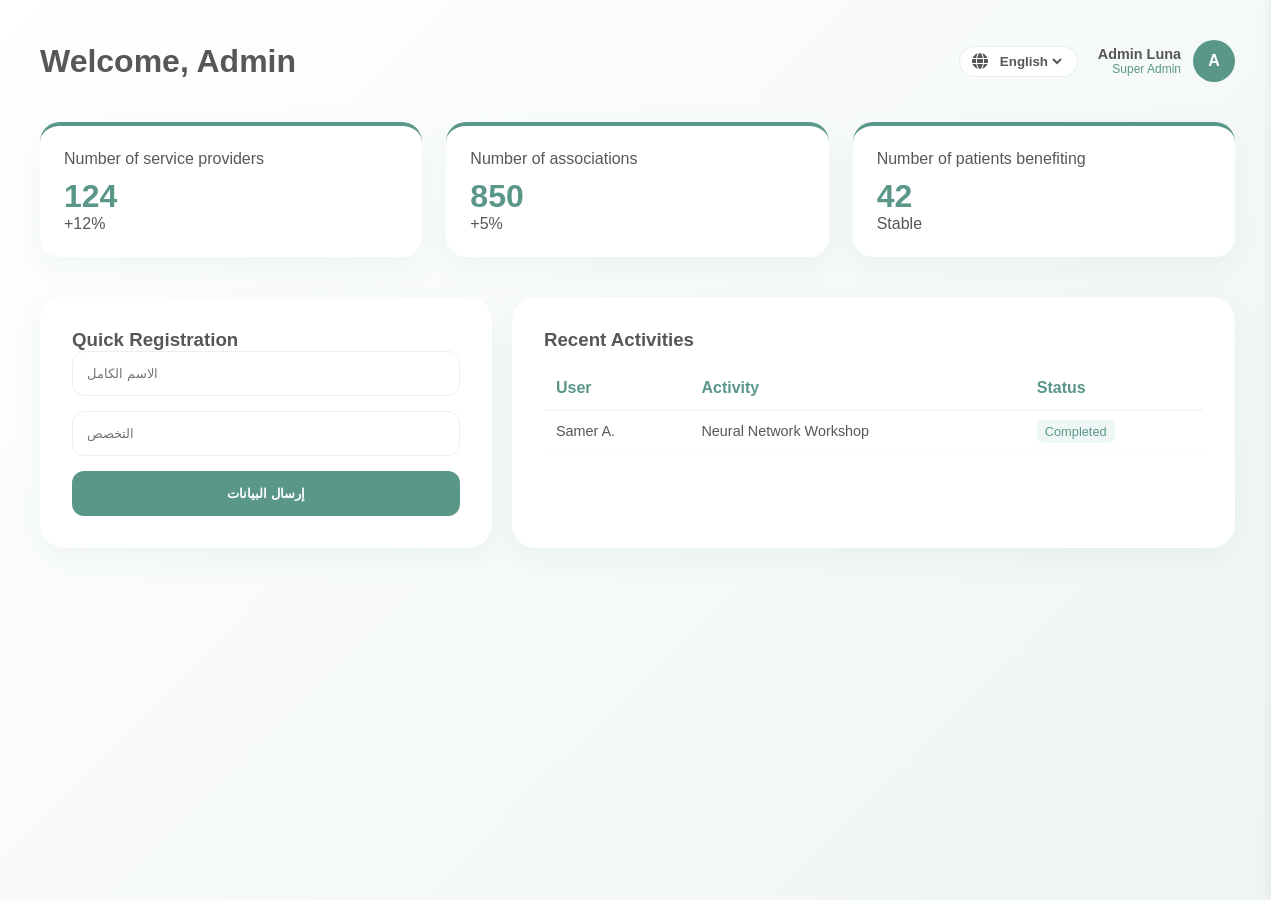
==== frontend/index.html @ e7cee185 "first commitEnding the booking system without adding from  to in the Create Booking without authoriz" ====
<!DOCTYPE html>
<html lang="ar" dir="rtl">
<head>
    <meta charset="UTF-8">
<meta name="viewport" content="width=device-width, initial-scale=1.0, maximum-scale=1.0, user-scalable=no">
    <title>مُعافى - لوحة التحكم</title>
        <link rel="manifest" href="manifest.json">
    <link rel="stylesheet" href="style.css">
<link rel="stylesheet" href="Sidebar/sidebar-mobile.css">
  

    <link rel="stylesheet" href="https://cdnjs.cloudflare.com/ajax/libs/font-awesome/6.0.0/css/all.min.css">
    <style>
        /* التأكد من أن القائمة قابلة للضغط وتظهر عليها علامة اليد */
        .sidebar nav ul li {
            cursor: pointer !important;
        }
    </style>

<button id="menuToggle" class="mobile-menu-btn">
    <i class="fas fa-bars"></i>
</button>


</head>
<body>

    <main class="main-content">
        <header>



            <div class="header-left">
                <h1 data-en="Welcome, Admin" data-ar="مرحباً، أيها المدير">مرحباً، أيها المدير</h1>
            </div>
            
            <div class="header-tools">
                <div class="lang-wrapper">
                    <i class="fas fa-globe"></i>
                    <select id="langToggle">
                        <option value="ar">العربية</option>
                        <option value="en">English</option>
                    </select>
                </div>
                
                <a href="Auth/auth.html" class="profile-link">
                    <div class="profile-group">
                        <div class="profile-info">
                            <span class="profile-name">Admin Luna</span>
                            <span class="profile-role" data-en="Super Admin" data-ar="مدير عام">مدير عام</span>
                        </div>
                        <div class="profile-circle">A</div>
                    </div>
                </a>
            </div>
        </header>

        <section class="stats-grid">
            <div class="stat-card">
                <p data-en="Number of service providers" data-ar="عدد مزودي الخدمة">عدد مزودي الخدمة</p>
                <h3>124</h3>
                <div class="trend up">+12%</div>
            </div>
            <div class="stat-card">
                <p data-en="Number of associations" data-ar="عدد الجمعيات">عدد الجمعيات</p>
                <h3>850</h3>
                <div class="trend up">+5%</div>
            </div>
            <div class="stat-card">
                <p data-en="Number of patients benefiting" data-ar="عدد المرضى المستفيدين">عدد المرضى المستفيدين</p>
                <h3>42</h3>
                <div class="trend">Stable</div>
            </div>
        </section>

        <section class="action-area">
            <div class="card booking-card">
                <h3 data-en="Quick Registration" data-ar="تسجيل سريع">تسجيل سريع</h3>
                <form id="regForm">
                    <div class="form-group">
                        <input type="text" placeholder="الاسم الكامل">
                    </div>
                    <div class="form-group">
                        <input type="text" placeholder="التخصص">
                    </div>
                    <button type="submit" class="btn-submit" data-ar="إرسال البيانات">إرسال البيانات</button>
                </form>
            </div>

            <div class="card">
                <h3 data-en="Recent Activities" data-ar="أحدث النشاطات">أحدث النشاطات</h3>
                <table>
                    <thead>
                        <tr>
                            <th data-en="User" data-ar="المستخدم">المستخدم</th>
                            <th data-en="Activity" data-ar="النشاط">النشاط</th>
                            <th data-en="Status" data-ar="الحالة">الحالة</th>
                        </tr>
                    </thead>
                    <tbody>
                        <tr>
                            <td>Samer A.</td>
                            <td>Neural Network Workshop</td>
                            <td><span class="badge">Completed</span></td>
                        </tr>
                    </tbody>
                </table>
            </div>
        </section>
    </main>

    <script src="script.js"></script>
    <script src="Sidebar/sidebar.js"></script>
    <script src="pwa-handler/pwa-handler.js"></script>
    <script src="Sidebar/sidebar-mobile.js"></script>
</body>
</html>
---- frontend/style.css ----
:root {
    --logo-main: #5A9789; 
    --logo-text: #575756;
    --bg-gradient: linear-gradient(135deg, #ffffff 0%, #eef5f3 100%);
    --white: #ffffff;
    --card-shadow: 0 10px 30px rgba(90, 151, 137, 0.08);
    --border-soft: rgba(90, 151, 137, 0.15);
    --transition: all 0.3s ease;
}

* { box-sizing: border-box; margin: 0; padding: 0; }

body {
    font-family: 'Segoe UI', Tahoma, sans-serif;
    background: var(--bg-gradient);
    color: var(--logo-text);
    min-height: 100vh;
    display: flex;
}



body[dir="rtl"] .sidebar { border-right: none; border-left: 1px solid var(--border-soft); }

.logo-container { text-align: center; margin-bottom: 3rem; }
.logo-image { width: 110px; height: auto; margin-bottom: 1rem; }
.logo-container h2 { font-size: 0.9rem; color: var(--logo-main); }

nav ul li {
    padding: 14px 18px; margin-bottom: 10px; border-radius: 12px;
    cursor: pointer; display: flex; align-items: center; color: #888;
}

nav ul li i { margin-right: 15px; font-size: 1.1rem; }
body[dir="rtl"] nav ul li i { margin-right: 0; margin-left: 15px; }

nav ul li.active, nav ul li:hover { background: rgba(90, 151, 137, 0.08); color: var(--logo-main); }

/* Main Content & Header */
.main-content { flex: 1; padding: 2.5rem; }

header { display: flex; justify-content: space-between; align-items: center; margin-bottom: 2.5rem; }

.header-tools { display: flex; align-items: center; gap: 20px; }

/* Language & Profile Tools */
.lang-wrapper {
    display: flex; align-items: center; gap: 8px;
    background: var(--white); padding: 6px 12px;
    border-radius: 20px; border: 1px solid var(--border-soft);
}

#langToggle { border: none; background: transparent; color: var(--logo-text); font-weight: 600; cursor: pointer; }

.profile-link { text-decoration: none; color: inherit; }

.profile-group { 
    display: flex; align-items: center; gap: 12px; 
    cursor: pointer; transition: var(--transition);
}

.profile-group:hover { transform: translateY(-2px); }

.profile-info { text-align: right; display: flex; flex-direction: column; }
body[dir="rtl"] .profile-info { text-align: left; }

.profile-name { font-size: 0.9rem; font-weight: bold; }
.profile-role { font-size: 0.75rem; color: var(--logo-main); }

.profile-circle {
    width: 42px; height: 42px; background: var(--logo-main);
    color: white; border-radius: 50%; display: flex;
    align-items: center; justify-content: center; font-weight: bold;
}

/* Stats Cards */
.stats-grid { display: grid; grid-template-columns: repeat(auto-fit, minmax(200px, 1fr)); gap: 1.5rem; margin-bottom: 2.5rem; }
.stat-card { background: var(--white); padding: 1.5rem; border-radius: 20px; box-shadow: var(--card-shadow); border-top: 4px solid var(--logo-main); }
.stat-card h3 { font-size: 2rem; color: var(--logo-main); margin-top: 10px; }

/* Forms & Tables */
.action-area { display: grid; grid-template-columns: 1fr 1.6fr; gap: 20px; }
.card { background: var(--white); padding: 2rem; border-radius: 24px; box-shadow: var(--card-shadow); }

input { width: 100%; padding: 14px; margin-bottom: 15px; border: 1px solid #eee; border-radius: 12px; outline: none; }
input:focus { border-color: var(--logo-main); }

.btn-submit { width: 100%; padding: 15px; background: var(--logo-main); color: white; border: none; border-radius: 12px; font-weight: bold; cursor: pointer; }

table { width: 100%; border-collapse: collapse; margin-top: 1rem; }
th { text-align: left; padding: 12px; color: var(--logo-main); border-bottom: 2px solid #f5f5f5; }
body[dir="rtl"] th { text-align: right; }
td { padding: 12px; border-bottom: 1px solid #f9f9f9; font-size: 0.9rem; }
.badge { background: #eef7f5; color: var(--logo-main); padding: 4px 8px; border-radius: 6px; font-size: 0.8rem; }
/* تأثير البطاقات العلوية (الإحصائيات) */
.stat-card {
    transition: all 0.3s cubic-bezier(0.175, 0.885, 0.32, 1.275); /* حركة مرنة (Bounce) */
}

.stat-card:hover {
    transform: translateY(-10px) scale(1.02);
    border-top: 4px solid var(--primary); /* إضافة خط علوي بلون اللوجو عند التفاعل */
}

/* تأثير صفوف الجدول */
table tbody tr {
    transition: background 0.2s ease;
}

table tbody tr:hover {
    background-color: rgba(90, 151, 137, 0.05); /* تظليل الصف عند تمرير الماوس */
    cursor: pointer;
}


@media (max-width: 768px) {
    body {
        flex-direction: column; /* تحويل الترتيب من أفقي لرأسي */
    }

    /* إخفاء السايدبار الثابت وتحويله لقائمة علوية أو مخفية */
    .sidebar {
        width: 100%;
        height: auto;
        position: relative;
        border-left: none;
        border-bottom: 1px solid var(--border-soft);
        padding: 15px;
    }

    .logo-container { margin-bottom: 1rem; }
    .logo-image { width: 60px; }

    .main-content {
        padding: 15px;
    }

    /* تحويل الشبكات (Cards) لعمود واحد */
    .action-area, .stats-grid {
        grid-template-columns: 1fr !important;
        gap: 15px;
    }

    /* ضبط الهيدر */
    header {
        flex-direction: column;
        gap: 15px;
        text-align: center;
    }
}
---- frontend/Sidebar/sidebar-mobile.css ----
/* تنسيقات الموبايل فقط */
@media (max-width: 768px) {
    /* إخفاء أي نسخة قديمة للسايدبار */
    .sidebar-hover { display: none !important; }

    /* تنسيق السايدبار المعتمد في sidebar.js */
    .sidebar {
        position: fixed !important;
        right: -300px !important; /* مخفي تماماً يميناً */
        top: 0 !important;
        width: 260px !important;
        height: 100vh !important;
        background-color: #5A9789 !important; /* اللون الأخضر المميز */
        z-index: 9999 !important;
        transition: 0.4s ease-in-out !important;
        display: block !important;
        box-shadow: none !important;
    }

    /* الكلاس الذي يضيفه الجافاسكريبت عند النقر */
    .sidebar.active {
        right: 0 !important;
        box-shadow: -5px 0 15px rgba(0,0,0,0.2) !important;
    }

    /* زر القائمة (3 خطوط) */
    #menuToggle {
        display: block !important;
        position: fixed !important;
        top: 15px !important;
        right: 15px !important;
        z-index: 10000 !important;
        background: #5A9789 !important;
        color: white !important;
        border: none !important;
        padding: 10px 15px !important;
        border-radius: 8px !important;
        cursor: pointer !important;
    }

    /* تعديل ألوان النصوص داخل السايدبار لتصبح بيضاء */
    .sidebar * {
        color: white !important;
    }
}

/* إخفاء زر الموبايل في شاشة الكمبيوتر */
@media (min-width: 769px) {
    #menuToggle { display: none !important; }
}
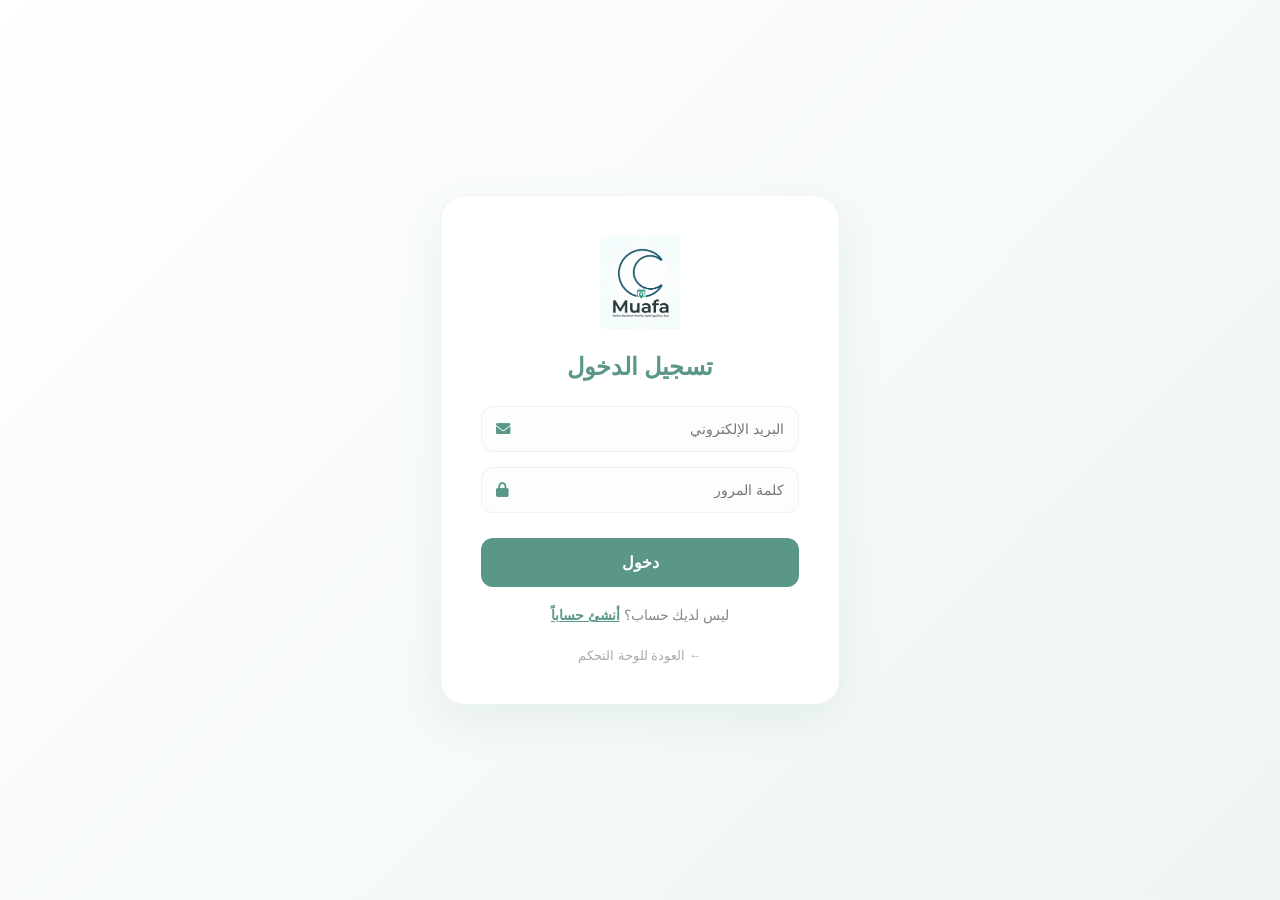
==== commit e23d75ff: "+Auth , +toast.js , +rivew , +done new model Riton" ====
--- a/frontend/index.html
+++ b/frontend/index.html
@@ -4,6 +4,7 @@
     <meta charset="UTF-8">
 <meta name="viewport" content="width=device-width, initial-scale=1.0, maximum-scale=1.0, user-scalable=no">
     <title>مُعافى - لوحة التحكم</title>
+    <script src="security-check.js"></script>
         <link rel="manifest" href="manifest.json">
     <link rel="stylesheet" href="style.css">
 <link rel="stylesheet" href="Sidebar/sidebar-mobile.css">
@@ -113,5 +114,6 @@
     <script src="Sidebar/sidebar.js"></script>
     <script src="pwa-handler/pwa-handler.js"></script>
     <script src="Sidebar/sidebar-mobile.js"></script>
+    <script src="toast.js"></script>
 </body>
 </html>
--- a/frontend/style.css
+++ b/frontend/style.css
@@ -149,7 +149,84 @@
     }
 }
 
-
-
-
-
+#toast-container {
+    position: fixed;
+    bottom: 24px;
+    right: 24px;
+    z-index: 99999;
+    display: flex;
+    flex-direction: column;
+    gap: 12px;
+}
+
+/* شكل التنبيه */
+.custom-toast {
+    background-color: #5A9789;
+    color: #ffffff;
+    padding: 14px 20px;
+    border-radius: 0px;
+    border: 4px solid #3d685d;
+    box-shadow: 0 5px 20px rgba(0, 0, 0, 0.15);
+    display: flex;
+    align-items: center;
+    gap: 12px;
+    min-width: 280px;
+    max-width: 360px;
+    animation: slideInRight 0.3s ease-out forwards, fadeOut 0.5s ease-in 3.5s forwards;
+    border-right: 5px solid #5A9789; /* اللون الأساسي للموقع */
+    font-family: inherit;
+    font-size: 0.95rem;
+}
+
+/* ألوان التنبيه حسب النوع */
+.custom-toast.success {
+    border-right-color: #5A9789;
+}
+
+.custom-toast.error {
+    border-right-color: #5A9789;
+}
+
+.custom-toast.warning {
+    border-right-color: #5A9789;
+}
+
+.custom-toast .icon {
+    font-size: 1.2rem;
+}
+
+.custom-toast.success .icon {
+    color: #28a745;
+}
+
+.custom-toast.error .icon {
+    color: #dc3545;
+}
+
+.custom-toast.warning .icon {
+    color: #ff9800;
+}
+
+/* تأثيرات الحركة */
+@keyframes slideInRight {
+    from {
+        transform: translateX(120%);
+        opacity: 0;
+    }
+    to {
+        transform: translateX(0);
+        opacity: 1;
+    }
+}
+
+@keyframes fadeOut {
+    to {
+        opacity: 0;
+        visibility: hidden;
+    }
+}
+
+
+
+
+
